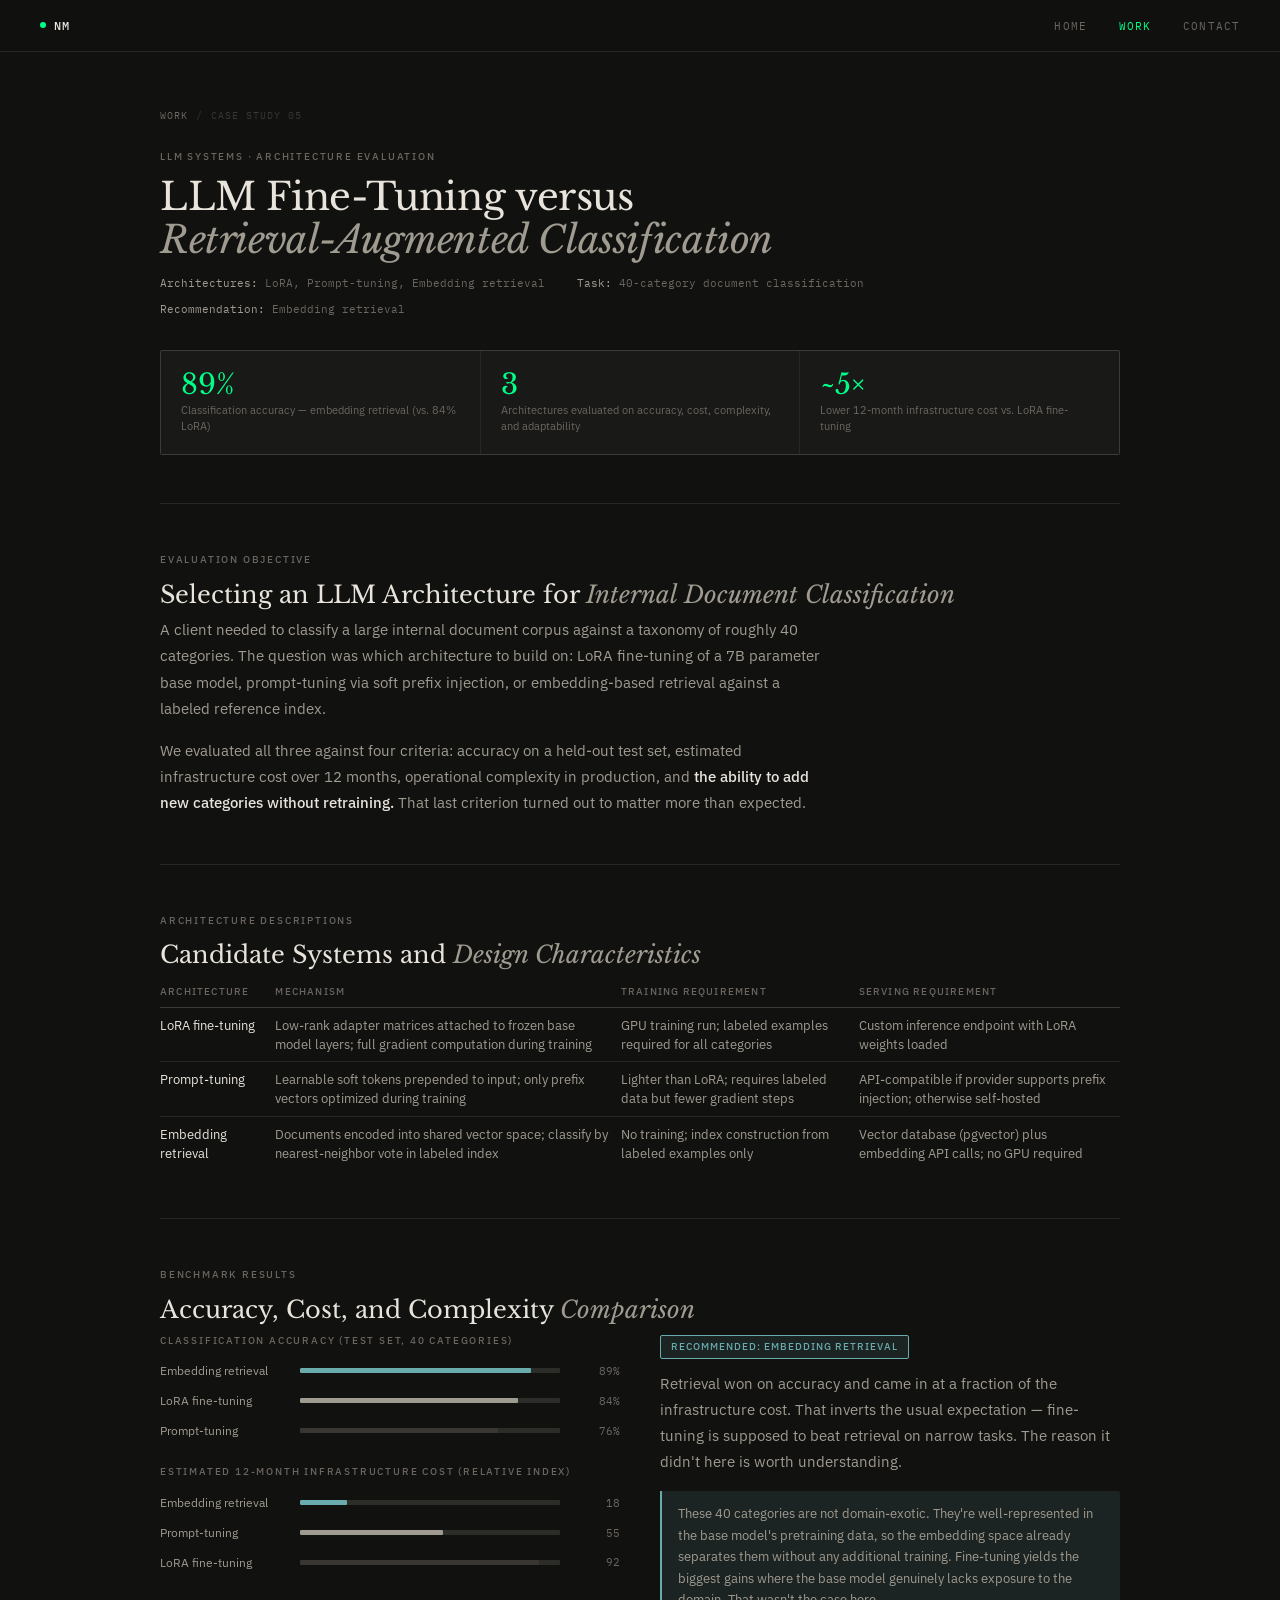
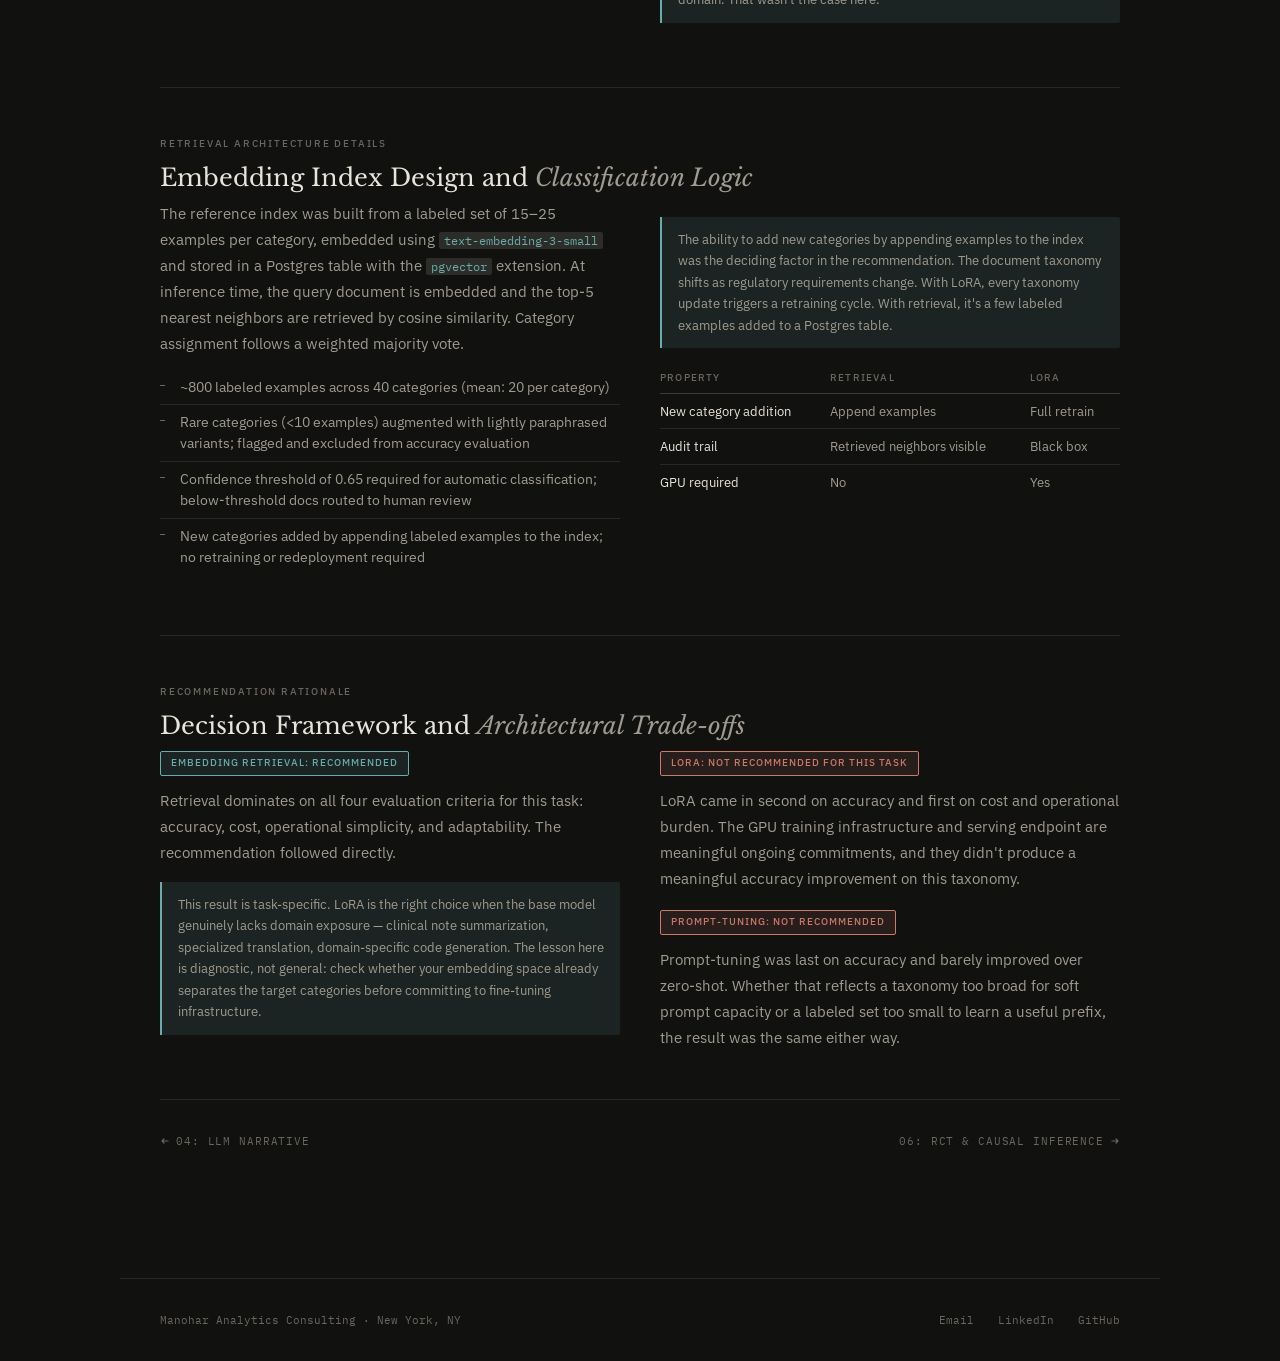
==== cs-arch.html @ 8bdd742b "Add files via upload" ====
<!DOCTYPE html>
<html lang="en">
<head>
<meta charset="UTF-8">
<meta name="viewport" content="width=device-width, initial-scale=1.0">
<title>LLM Architecture Evaluation — Nik Manohar</title>
<link rel="preconnect" href="https://fonts.googleapis.com">
<link href="https://fonts.googleapis.com/css2?family=Libre+Baskerville:ital,wght@0,400;0,700;1,400&family=IBM+Plex+Sans:wght@300;400;500&family=IBM+Plex+Mono:wght@400;500&display=swap" rel="stylesheet">
<link rel="stylesheet" href="style.css">
<style>
.cs-hero{padding:3.5rem 0 3rem;border-bottom:0.5px solid var(--rule);}
.cs-breadcrumb{display:flex;align-items:center;gap:0.5rem;font-family:'IBM Plex Mono',monospace;font-size:10px;letter-spacing:0.10em;text-transform:uppercase;color:var(--ink-dim);margin-bottom:1.5rem;}
.cs-breadcrumb a{color:var(--ink-dim);text-decoration:none;transition:color 0.15s;}
.cs-breadcrumb a:hover{color:var(--accent);}
.cs-breadcrumb span{color:var(--ink-faint);}
.cs-hero h1{font-size:clamp(24px,3.5vw,38px);margin-bottom:0.75rem;line-height:1.15;}
.cs-meta{display:flex;flex-wrap:wrap;gap:0.5rem 2rem;margin-bottom:2rem;}
.cs-meta-item{font-family:'IBM Plex Mono',monospace;font-size:11px;color:var(--ink-dim);}
.cs-meta-item strong{color:var(--ink-mid);font-weight:400;}
.cs-outcomes{display:grid;grid-template-columns:repeat(3,1fr);gap:1px;background:var(--rule);border:0.5px solid var(--rule);border-radius:2px;overflow:hidden;}
@media(max-width:600px){.cs-outcomes{grid-template-columns:1fr 1fr;}}
.outcome-cell{background:var(--paper-2);padding:1.25rem;}
.outcome-num{font-family:'Libre Baskerville',serif;font-size:28px;line-height:1;color:var(--accent);margin-bottom:4px;}
.outcome-label{font-size:11px;color:var(--ink-dim);line-height:1.4;}
.cs-section{margin:3rem 0;}
.cs-section h2{font-size:clamp(18px,2.5vw,24px);margin-bottom:0.5rem;}
.section-label{font-size:10px;font-weight:500;letter-spacing:0.18em;text-transform:uppercase;color:var(--ink-dim);margin-bottom:0.75rem;}
.cs-body-text{font-size:14.5px;color:var(--ink-mid);line-height:1.80;max-width:74ch;}
.cs-body-text+.cs-body-text{margin-top:1rem;}
.cs-body-text strong{color:var(--ink);font-weight:500;}
.cs-divider{border:none;border-top:0.5px solid var(--rule);margin:2.5rem 0;}
.cs-nav-footer{display:flex;justify-content:space-between;align-items:center;padding:2rem 0;border-top:0.5px solid var(--rule);margin-top:2rem;}
.cs-nav-link{font-family:'IBM Plex Mono',monospace;font-size:11px;letter-spacing:0.08em;text-transform:uppercase;color:var(--ink-dim);text-decoration:none;display:flex;align-items:center;gap:6px;transition:color 0.15s;}
.cs-nav-link:hover{color:var(--accent);}
</style>
</head>
<body>
<nav class="site-nav">
  <a class="nav-logo" href="index.html"><span class="dot"></span>NM</a>
  <ul class="nav-links">
    <li><a href="index.html">Home</a></li>
    <li><a href="work.html" class="active">Work</a></li>
    <li><a href="mailto:nikhilmanohar94@gmail.com">Contact</a></li>
  </ul>
</nav>
<div class="page-wrap">

  <div class="cs-hero fade-up">
    <div class="cs-breadcrumb"><a href="work.html">Work</a><span>/</span><span>Case Study 05</span></div>
    <div class="label" style="margin-bottom:0.6rem">LLM Systems · Architecture Evaluation</div>
    <h1>LLM Fine-Tuning versus<br><em>Retrieval-Augmented Classification</em></h1>
    <div class="cs-meta">
      <div class="cs-meta-item"><strong>Architectures:</strong> LoRA, Prompt-tuning, Embedding retrieval</div>
      <div class="cs-meta-item"><strong>Task:</strong> 40-category document classification</div>
      <div class="cs-meta-item"><strong>Recommendation:</strong> Embedding retrieval</div>
    </div>
    <div class="cs-outcomes">
      <div class="outcome-cell"><div class="outcome-num">89%</div><div class="outcome-label">Classification accuracy — embedding retrieval (vs. 84% LoRA)</div></div>
      <div class="outcome-cell"><div class="outcome-num">3</div><div class="outcome-label">Architectures evaluated on accuracy, cost, complexity, and adaptability</div></div>
      <div class="outcome-cell"><div class="outcome-num">~5×</div><div class="outcome-label">Lower 12-month infrastructure cost vs. LoRA fine-tuning</div></div>
    </div>
  </div>

  <div class="cs-section fade-up">
    <div class="section-label">Evaluation Objective</div>
    <h2>Selecting an LLM Architecture for <em>Internal Document Classification</em></h2>
    <p class="cs-body-text">A client needed to classify a large internal document corpus against a taxonomy of roughly 40 categories. The question was which architecture to build on: LoRA fine-tuning of a 7B parameter base model, prompt-tuning via soft prefix injection, or embedding-based retrieval against a labeled reference index.</p>
    <p class="cs-body-text">We evaluated all three against four criteria: accuracy on a held-out test set, estimated infrastructure cost over 12 months, operational complexity in production, and <strong>the ability to add new categories without retraining.</strong> That last criterion turned out to matter more than expected.</p>
  </div>

  <hr class="cs-divider">

  <div class="cs-section fade-up">
    <div class="section-label">Architecture Descriptions</div>
    <h2>Candidate Systems and <em>Design Characteristics</em></h2>
    <table class="dtable">
      <thead><tr><th>Architecture</th><th>Mechanism</th><th>Training requirement</th><th>Serving requirement</th></tr></thead>
      <tbody>
        <tr><td>LoRA fine-tuning</td><td>Low-rank adapter matrices attached to frozen base model layers; full gradient computation during training</td><td>GPU training run; labeled examples required for all categories</td><td>Custom inference endpoint with LoRA weights loaded</td></tr>
        <tr><td>Prompt-tuning</td><td>Learnable soft tokens prepended to input; only prefix vectors optimized during training</td><td>Lighter than LoRA; requires labeled data but fewer gradient steps</td><td>API-compatible if provider supports prefix injection; otherwise self-hosted</td></tr>
        <tr><td>Embedding retrieval</td><td>Documents encoded into shared vector space; classify by nearest-neighbor vote in labeled index</td><td>No training; index construction from labeled examples only</td><td>Vector database (pgvector) plus embedding API calls; no GPU required</td></tr>
      </tbody>
    </table>
  </div>

  <hr class="cs-divider">

  <div class="cs-section fade-up">
    <div class="section-label">Benchmark Results</div>
    <h2>Accuracy, Cost, and Complexity <em>Comparison</em></h2>
    <div class="two-col">
      <div>
        <div class="section-label" style="margin-bottom:0.75rem">Classification accuracy (test set, 40 categories)</div>
        <div class="bar-chart" style="margin-bottom:1.5rem">
          <div class="bar-row"><div class="bar-label">Embedding retrieval</div><div class="bar-track"><div class="bar-fill teal" style="width:89%"></div></div><div class="bar-val">89%</div></div>
          <div class="bar-row"><div class="bar-label">LoRA fine-tuning</div><div class="bar-track"><div class="bar-fill" style="width:84%;background:var(--ink-mid)"></div></div><div class="bar-val">84%</div></div>
          <div class="bar-row"><div class="bar-label">Prompt-tuning</div><div class="bar-track"><div class="bar-fill" style="width:76%"></div></div><div class="bar-val">76%</div></div>
        </div>
        <div class="section-label" style="margin-bottom:0.75rem">Estimated 12-month infrastructure cost (relative index)</div>
        <div class="bar-chart">
          <div class="bar-row"><div class="bar-label">Embedding retrieval</div><div class="bar-track"><div class="bar-fill teal" style="width:18%"></div></div><div class="bar-val">18</div></div>
          <div class="bar-row"><div class="bar-label">Prompt-tuning</div><div class="bar-track"><div class="bar-fill" style="width:55%;background:var(--ink-mid)"></div></div><div class="bar-val">55</div></div>
          <div class="bar-row"><div class="bar-label">LoRA fine-tuning</div><div class="bar-track"><div class="bar-fill" style="width:92%"></div></div><div class="bar-val">92</div></div>
        </div>
      </div>
      <div>
        <div class="verdict rec">Recommended: embedding retrieval</div>
        <p class="cs-body-text">Retrieval won on accuracy and came in at a fraction of the infrastructure cost. That inverts the usual expectation — fine-tuning is supposed to beat retrieval on narrow tasks. The reason it didn't here is worth understanding.</p>
        <div class="callout teal" style="margin-top:1rem">These 40 categories are not domain-exotic. They're well-represented in the base model's pretraining data, so the embedding space already separates them without any additional training. Fine-tuning yields the biggest gains where the base model genuinely lacks exposure to the domain. That wasn't the case here.</div>
      </div>
    </div>
  </div>

  <hr class="cs-divider">

  <div class="cs-section fade-up">
    <div class="section-label">Retrieval Architecture Details</div>
    <h2>Embedding Index Design and <em>Classification Logic</em></h2>
    <div class="two-col">
      <div>
        <p class="cs-body-text">The reference index was built from a labeled set of 15–25 examples per category, embedded using <code>text-embedding-3-small</code> and stored in a Postgres table with the <code>pgvector</code> extension. At inference time, the query document is embedded and the top-5 nearest neighbors are retrieved by cosine similarity. Category assignment follows a weighted majority vote.</p>
        <ul class="blist" style="margin-top:0.75rem">
          <li>~800 labeled examples across 40 categories (mean: 20 per category)</li>
          <li>Rare categories (&lt;10 examples) augmented with lightly paraphrased variants; flagged and excluded from accuracy evaluation</li>
          <li>Confidence threshold of 0.65 required for automatic classification; below-threshold docs routed to human review</li>
          <li>New categories added by appending labeled examples to the index; no retraining or redeployment required</li>
        </ul>
      </div>
      <div>
        <div class="callout teal" style="margin-bottom:1rem">The ability to add new categories by appending examples to the index was the deciding factor in the recommendation. The document taxonomy shifts as regulatory requirements change. With LoRA, every taxonomy update triggers a retraining cycle. With retrieval, it's a few labeled examples added to a Postgres table.</div>
        <table class="dtable">
          <thead><tr><th>Property</th><th>Retrieval</th><th>LoRA</th></tr></thead>
          <tbody>
            <tr><td>New category addition</td><td>Append examples</td><td>Full retrain</td></tr>
            <tr><td>Audit trail</td><td>Retrieved neighbors visible</td><td>Black box</td></tr>
            <tr><td>GPU required</td><td>No</td><td>Yes</td></tr>
          </tbody>
        </table>
      </div>
    </div>
  </div>

  <hr class="cs-divider">

  <div class="cs-section fade-up">
    <div class="section-label">Recommendation Rationale</div>
    <h2>Decision Framework and <em>Architectural Trade-offs</em></h2>
    <div class="two-col">
      <div>
        <div class="verdict rec">Embedding retrieval: recommended</div>
        <p class="cs-body-text" style="margin-bottom:1rem">Retrieval dominates on all four evaluation criteria for this task: accuracy, cost, operational simplicity, and adaptability. The recommendation followed directly.</p>
        <div class="callout teal">This result is task-specific. LoRA is the right choice when the base model genuinely lacks domain exposure — clinical note summarization, specialized translation, domain-specific code generation. The lesson here is diagnostic, not general: check whether your embedding space already separates the target categories before committing to fine-tuning infrastructure.</div>
      </div>
      <div>
        <div class="verdict out">LoRA: not recommended for this task</div>
        <p class="cs-body-text" style="margin-bottom:1rem">LoRA came in second on accuracy and first on cost and operational burden. The GPU training infrastructure and serving endpoint are meaningful ongoing commitments, and they didn't produce a meaningful accuracy improvement on this taxonomy.</p>
        <div class="verdict out">Prompt-tuning: not recommended</div>
        <p class="cs-body-text">Prompt-tuning was last on accuracy and barely improved over zero-shot. Whether that reflects a taxonomy too broad for soft prompt capacity or a labeled set too small to learn a useful prefix, the result was the same either way.</p>
      </div>
    </div>
  </div>

  <div class="cs-nav-footer">
    <a href="cs-llm.html" class="cs-nav-link"><svg width="10" height="10" viewBox="0 0 10 10" fill="none"><path d="M8 5H2M4 3l-2 2 2 2" stroke="currentColor" stroke-width="1.2" stroke-linecap="round" stroke-linejoin="round"/></svg>04: LLM Narrative</a>
    <a href="cs-rct.html" class="cs-nav-link">06: RCT &amp; Causal Inference<svg width="10" height="10" viewBox="0 0 10 10" fill="none"><path d="M2 5h6M6 3l2 2-2 2" stroke="currentColor" stroke-width="1.2" stroke-linecap="round" stroke-linejoin="round"/></svg></a>
  </div>
</div>
<footer><div class="site-footer">
  <div class="footer-left">Manohar Analytics Consulting · New York, NY</div>
  <div class="footer-links"><a href="mailto:nikhilmanohar94@gmail.com">Email</a><a href="https://www.linkedin.com/in/nik-manohar/" target="_blank">LinkedIn</a><a href="https://github.com/nikm-ai" target="_blank">GitHub</a></div>
</div></footer>
</body>
</html>
---- style.css ----
@import url('https://fonts.googleapis.com/css2?family=Libre+Baskerville:ital,wght@0,400;0,700;1,400&family=IBM+Plex+Sans:wght@300;400;500&family=IBM+Plex+Mono:wght@400;500&display=swap');

*, *::before, *::after { box-sizing: border-box; margin: 0; padding: 0; }

:root {
  --ink:        #e8e4dc;
  --ink-mid:    #a09b90;
  --ink-dim:    #6b6660;
  --ink-faint:  #3a3733;
  --paper:      #111110;
  --paper-2:    #191917;
  --paper-3:    #222220;
  --paper-4:    #2c2c29;
  --rule:       rgba(232,228,220,0.10);
  --rule-mid:   rgba(232,228,220,0.20);
  --accent:     #00ff88;
  --accent-dim: rgba(0,255,136,0.08);
  --accent-stroke: rgba(0,255,136,0.35);
  --gold:       #c8b97a;
  --gold-dim:   rgba(200,185,122,0.12);
  --red:        #c97a6a;
  --red-dim:    rgba(201,122,106,0.12);
  --teal:       #6aacad;
  --teal-dim:   rgba(106,172,173,0.12);
}

html { background: var(--paper); scroll-behavior: smooth; }

body {
  font-family: 'IBM Plex Sans', sans-serif;
  font-weight: 400;
  font-size: 15px;
  line-height: 1.65;
  color: var(--ink);
  background: var(--paper);
  min-height: 100vh;
}

/* ---- NAV ---- */
.site-nav {
  position: sticky; top: 0; z-index: 100;
  display: flex;
  justify-content: space-between;
  align-items: center;
  padding: 0 2.5rem;
  height: 52px;
  background: rgba(17,17,16,0.92);
  backdrop-filter: blur(12px);
  border-bottom: 0.5px solid var(--rule);
}
.nav-logo {
  font-family: 'IBM Plex Mono', monospace;
  font-size: 12px;
  font-weight: 500;
  letter-spacing: 0.06em;
  color: var(--ink);
  text-decoration: none;
  display: flex;
  align-items: center;
  gap: 8px;
}
.nav-logo .dot {
  width: 6px; height: 6px;
  border-radius: 50%;
  background: var(--accent);
  animation: pulse 2.4s ease-in-out infinite;
}
@keyframes pulse {
  0%,100%{opacity:1;transform:scale(1)} 50%{opacity:0.4;transform:scale(0.75)}
}
.nav-links {
  display: flex; gap: 2rem; list-style: none;
}
.nav-links a {
  font-family: 'IBM Plex Mono', monospace;
  font-size: 11px;
  letter-spacing: 0.10em;
  text-transform: uppercase;
  color: var(--ink-dim);
  text-decoration: none;
  transition: color 0.15s;
}
.nav-links a:hover, .nav-links a.active { color: var(--accent); }

/* ---- LAYOUT ---- */
.page-wrap {
  max-width: 1040px;
  margin: 0 auto;
  padding: 0 2.5rem 6rem;
}

/* ---- TYPE ---- */
.label {
  font-size: 10px;
  font-weight: 500;
  letter-spacing: 0.18em;
  text-transform: uppercase;
  color: var(--ink-dim);
}

h1 {
  font-family: 'Libre Baskerville', serif;
  font-weight: 400;
  line-height: 1.05;
  color: var(--ink);
  letter-spacing: -0.01em;
}
h1 em { font-style: italic; color: var(--ink-mid); }

h2 {
  font-family: 'Libre Baskerville', serif;
  font-weight: 400;
  line-height: 1.2;
  color: var(--ink);
}
h2 em { font-style: italic; color: var(--ink-mid); }

hr.rule {
  border: none;
  border-top: 0.5px solid var(--rule);
  margin: 3rem 0;
}

/* ---- SECTION HEAD ---- */
.section-head {
  display: flex;
  align-items: center;
  gap: 1rem;
  margin-bottom: 2rem;
  padding-top: 3rem;
}
.section-head::after {
  content: '';
  flex: 1;
  height: 0.5px;
  background: var(--rule);
}

/* ---- BUTTONS ---- */
.btn {
  display: inline-flex;
  align-items: center;
  gap: 6px;
  font-family: 'IBM Plex Mono', monospace;
  font-size: 11px;
  font-weight: 500;
  letter-spacing: 0.08em;
  text-transform: uppercase;
  text-decoration: none;
  padding: 8px 18px;
  border: 0.5px solid var(--rule-mid);
  border-radius: 2px;
  color: var(--ink-mid);
  background: transparent;
  cursor: pointer;
  transition: all 0.15s;
}
.btn:hover { border-color: var(--ink-mid); color: var(--ink); background: var(--paper-3); }
.btn.accent { border-color: var(--accent-stroke); color: var(--accent); }
.btn.accent:hover { background: var(--accent-dim); }
.btn svg { width: 10px; height: 10px; flex-shrink: 0; }

/* ---- STAT BOX ---- */
.stat-box {
  border: 0.5px solid var(--rule);
  border-radius: 2px;
  padding: 1rem;
  background: var(--paper-3);
}
.stat-num {
  font-family: 'Libre Baskerville', serif;
  font-size: 30px;
  line-height: 1;
  color: var(--ink);
  margin-bottom: 4px;
}
.stat-num.accent { color: var(--accent); }
.stat-unit {
  font-size: 10px;
  font-weight: 500;
  letter-spacing: 0.09em;
  text-transform: uppercase;
  color: var(--ink-dim);
}
.stat-note {
  font-size: 12px;
  color: var(--ink-dim);
  margin-top: 6px;
  line-height: 1.5;
}

/* ---- CALLOUT ---- */
.callout {
  border-left: 2px solid var(--gold);
  background: var(--gold-dim);
  padding: 0.75rem 1rem;
  border-radius: 0 2px 2px 0;
  font-size: 13px;
  color: var(--ink);
  line-height: 1.65;
  margin: 1rem 0;
}
.callout.accent { border-color: var(--accent); background: var(--accent-dim); }
.callout.red { border-color: var(--red); background: var(--red-dim); color: var(--ink-mid); }
.callout.teal { border-color: var(--teal); background: var(--teal-dim); color: var(--ink-mid); }

/* ---- TABLE ---- */
.dtable { width:100%; border-collapse:collapse; font-size:12.5px; }
.dtable th {
  font-size:10px; font-weight:500; letter-spacing:0.12em; text-transform:uppercase;
  color:var(--ink-dim); text-align:left; padding:6px 12px 6px 0;
  border-bottom:0.5px solid var(--rule-mid);
}
.dtable td {
  padding:8px 12px 8px 0; color:var(--ink-mid);
  border-bottom:0.5px solid var(--rule);
  vertical-align:top; line-height:1.5;
}
.dtable td:first-child { color:var(--ink); }
.dtable tr:last-child td { border-bottom:none; }

/* ---- BAR CHART ---- */
.bar-chart { display:flex; flex-direction:column; gap:10px; }
.bar-row { display:flex; align-items:center; gap:10px; }
.bar-label { font-size:12px; color:var(--ink-mid); min-width:130px; flex-shrink:0; }
.bar-track { flex:1; height:5px; background:var(--paper-4); border-radius:1px; overflow:hidden; }
.bar-fill { height:100%; border-radius:1px; background: var(--ink-faint); }
.bar-fill.accent { background: var(--accent); }
.bar-fill.teal { background: var(--teal); }
.bar-val { font-family:'IBM Plex Mono',monospace; font-size:11px; color:var(--ink-dim); min-width:50px; text-align:right; }

/* ---- BLIST ---- */
.blist { list-style:none; padding:0; margin:0.75rem 0; }
.blist li {
  font-size:13.5px; color:var(--ink-mid);
  padding:7px 0 7px 1.25rem;
  border-bottom:0.5px solid var(--rule);
  position:relative; line-height:1.55;
}
.blist li:last-child { border-bottom:none; }
.blist li::before {
  content:''; position:absolute; left:0; top:15px;
  width:5px; height:1px; background:var(--ink-dim);
}

/* ---- CODE INLINE ---- */
code {
  font-family:'IBM Plex Mono',monospace; font-size:12px;
  background:var(--paper-4); padding:1px 5px; border-radius:2px; color:var(--teal);
}

/* ---- VERDICT ---- */
.verdict {
  display:inline-block; font-size:10px; font-weight:500;
  letter-spacing:0.10em; text-transform:uppercase;
  padding:3px 10px; border-radius:2px; margin-bottom:0.75rem;
}
.verdict.rec { background:var(--teal-dim); color:var(--teal); border:0.5px solid var(--teal); }
.verdict.out { background:var(--red-dim); color:var(--red); border:0.5px solid var(--red); }
.verdict.neu { background:var(--gold-dim); color:var(--gold); border:0.5px solid var(--gold); }

/* ---- FOOTNOTE ---- */
.footnote {
  font-size:11.5px; color:var(--ink-dim);
  border-top:0.5px solid var(--rule);
  padding-top:0.75rem; margin-top:1.25rem;
  font-style:italic; line-height:1.6;
}

/* ---- TWO / THREE COL ---- */
.two-col { display:grid; grid-template-columns:1fr 1fr; gap:2.5rem; }
.three-col { display:grid; grid-template-columns:repeat(3,1fr); gap:1rem; }
@media(max-width:640px){
  .two-col{grid-template-columns:1fr;}
  .three-col{grid-template-columns:1fr 1fr;}
}

/* ---- PIPELINE ---- */
.pipeline {
  display:grid; grid-template-columns:repeat(5,1fr);
  gap:1px; background:var(--rule);
  border:0.5px solid var(--rule); border-radius:2px; overflow:hidden; margin:1rem 0;
}
.pl-node { background:var(--paper-3); padding:0.75rem; text-align:center; }
.pl-name { font-size:11px; font-weight:500; color:var(--ink); letter-spacing:0.04em; }
.pl-sub { font-size:10px; color:var(--ink-dim); margin-top:2px; }
.pl-node.active .pl-name { color:var(--accent); }

/* ---- FOOTER ---- */
.site-footer {
  border-top:0.5px solid var(--rule);
  padding:2rem 2.5rem;
  display:flex;
  justify-content:space-between;
  align-items:center;
  max-width:1040px;
  margin:0 auto;
}
.footer-left { font-family:'IBM Plex Mono',monospace; font-size:11px; color:var(--ink-dim); }
.footer-links { display:flex; gap:1.5rem; }
.footer-links a {
  font-family:'IBM Plex Mono',monospace; font-size:11px;
  color:var(--ink-dim); text-decoration:none;
  transition:color 0.15s;
}
.footer-links a:hover { color:var(--accent); }

/* ---- FADE IN ---- */
@keyframes fadeUp {
  from { opacity:0; transform:translateY(16px); }
  to { opacity:1; transform:translateY(0); }
}
.fade-up { animation: fadeUp 0.5s ease both; }
.fade-up-1 { animation-delay: 0.05s; }
.fade-up-2 { animation-delay: 0.12s; }
.fade-up-3 { animation-delay: 0.20s; }
.fade-up-4 { animation-delay: 0.28s; }
.fade-up-5 { animation-delay: 0.36s; }
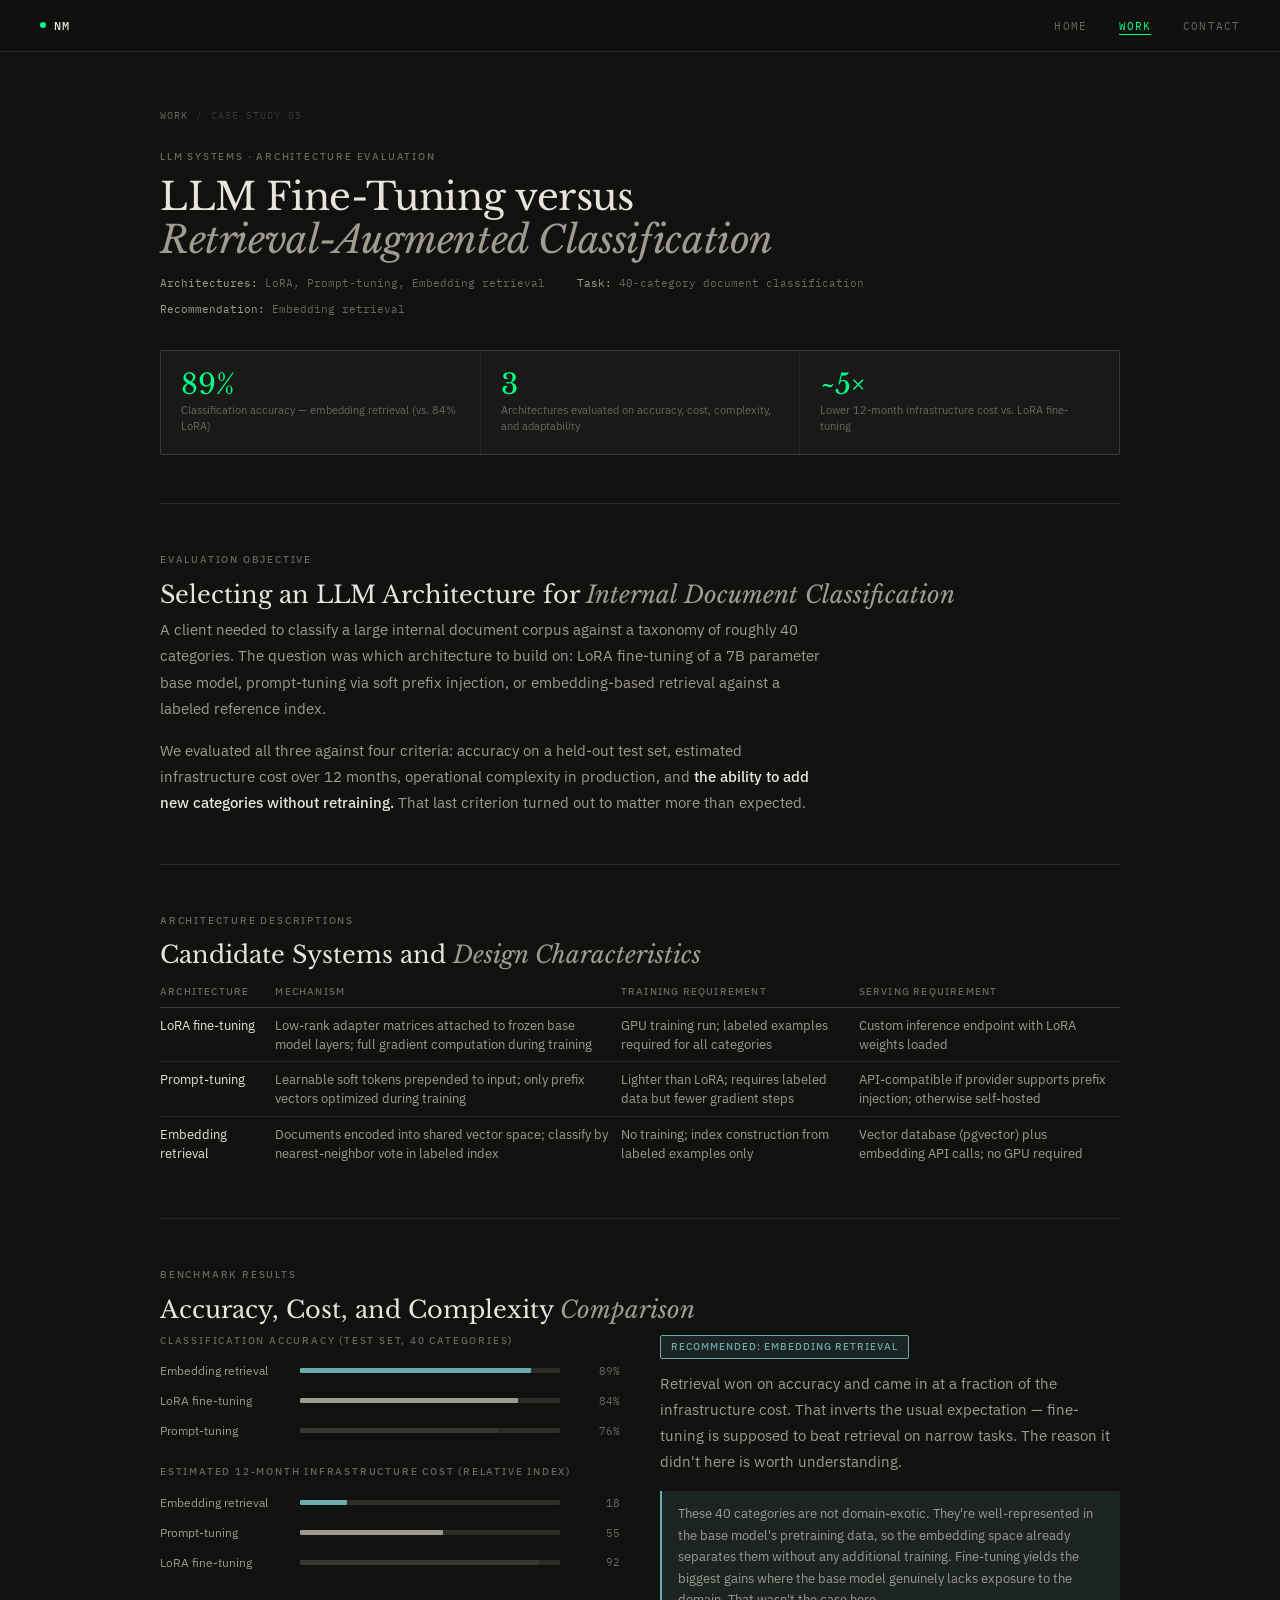
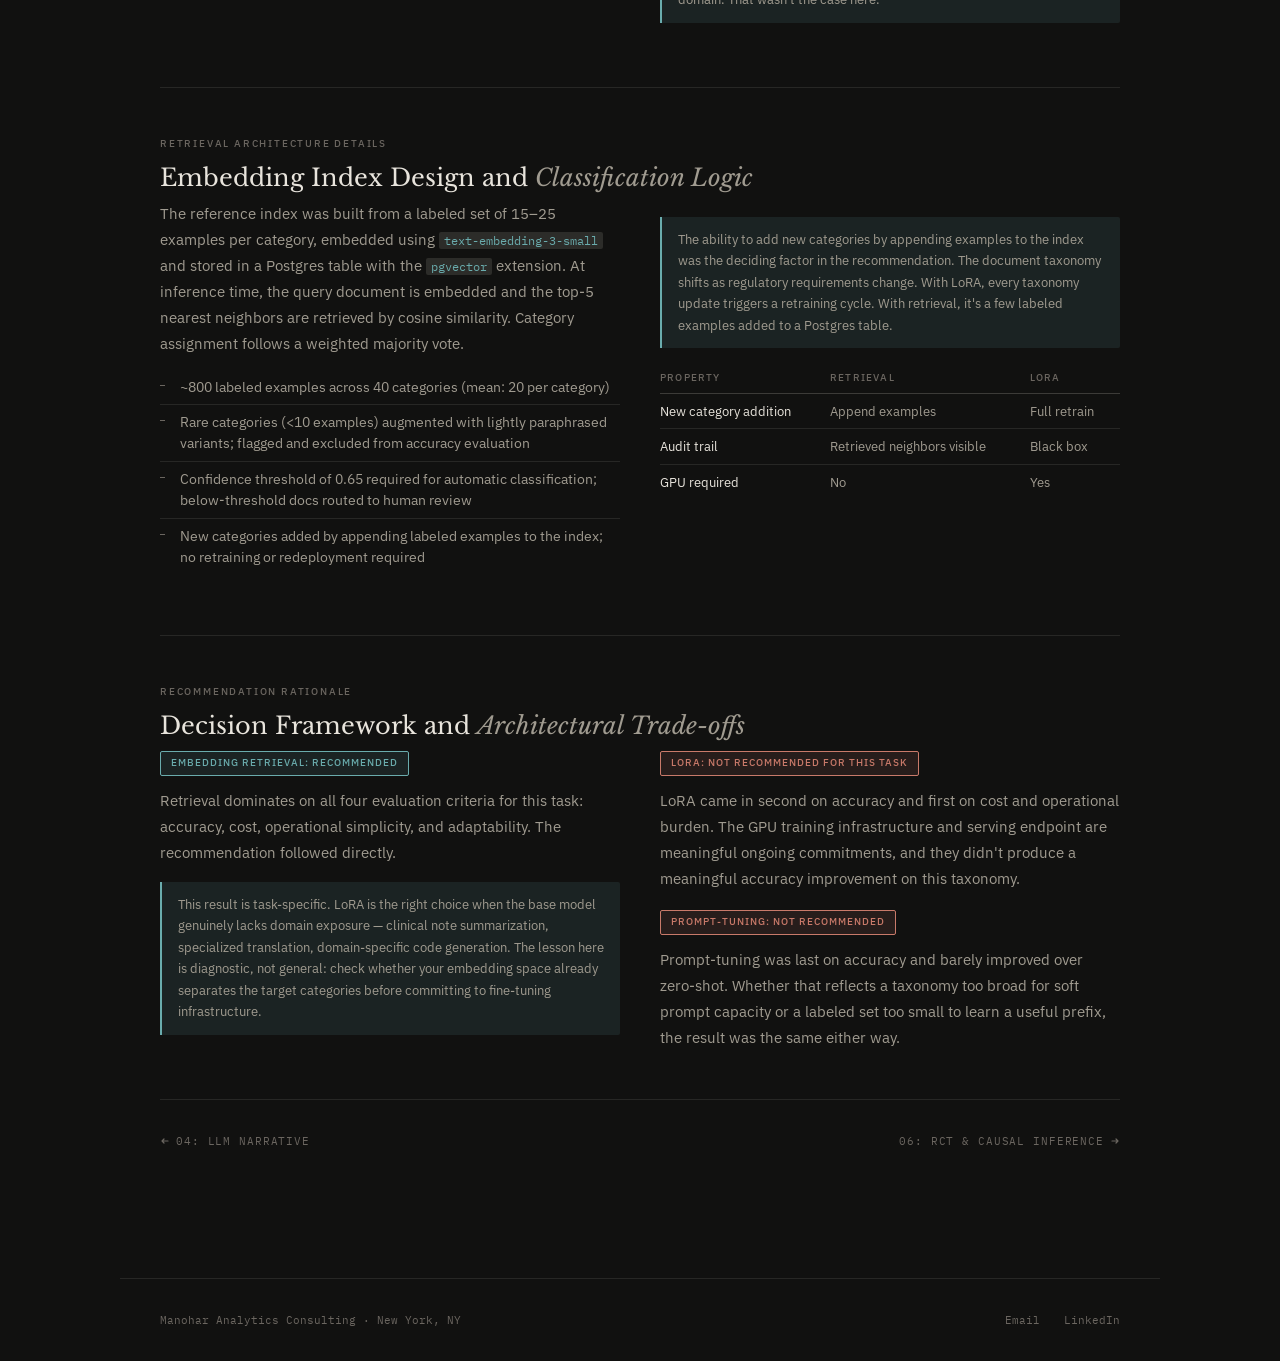
==== commit 6639f76c: "Add files via upload" ====
--- a/cs-arch.html
+++ b/cs-arch.html
@@ -40,7 +40,7 @@
   <ul class="nav-links">
     <li><a href="index.html">Home</a></li>
     <li><a href="work.html" class="active">Work</a></li>
-    <li><a href="mailto:nikhilmanohar94@gmail.com">Contact</a></li>
+    <li><a href="/cdn-cgi/l/email-protection#80eee9ebe8e9ecede1eeefe8e1f2b9b4c0e7ede1e9ecaee3efed">Contact</a></li>
   </ul>
 </nav>
 <div class="page-wrap">
@@ -167,7 +167,4 @@
 </div>
 <footer><div class="site-footer">
   <div class="footer-left">Manohar Analytics Consulting · New York, NY</div>
-  <div class="footer-links"><a href="mailto:nikhilmanohar94@gmail.com">Email</a><a href="https://www.linkedin.com/in/nik-manohar/" target="_blank">LinkedIn</a><a href="https://github.com/nikm-ai" target="_blank">GitHub</a></div>
-</div></footer>
-</body>
-</html>
+  <div class="footer-links"><a href="/cdn-cgi/l/email-protection#c8a6a1a3a0a1a4a5a9a6a7a0a9baf1fc88afa5a9a1a4e6aba7a5">Email</a><a href="https://www.linkedin.com/in/nik-manohar/" target="_blank">LinkedIn</a><a hre
--- a/style.css
+++ b/style.css
@@ -316,3 +316,177 @@
 .fade-up-3 { animation-delay: 0.20s; }
 .fade-up-4 { animation-delay: 0.28s; }
 .fade-up-5 { animation-delay: 0.36s; }
+
+/* ---- CURSOR GLOW ---- */
+.cursor-glow {
+  pointer-events: none;
+  position: fixed;
+  width: 320px; height: 320px;
+  border-radius: 50%;
+  background: radial-gradient(circle, rgba(0,255,136,0.06) 0%, transparent 70%);
+  transform: translate(-50%, -50%);
+  transition: opacity 0.3s ease;
+  z-index: 9999;
+  opacity: 0;
+}
+
+/* ---- ENHANCED CARD HOVER ---- */
+.app-card {
+  transition: background 0.2s, transform 0.2s, box-shadow 0.2s !important;
+}
+.app-card:hover {
+  transform: translateY(-2px);
+  box-shadow: 0 8px 32px rgba(0,255,136,0.06);
+}
+
+.stat-cell {
+  transition: background 0.2s;
+  cursor: default;
+}
+.stat-cell:hover {
+  background: var(--paper-3);
+}
+.stat-cell:hover .stat-cell-num { color: var(--accent); }
+.stat-cell:hover .stat-cell-num .accent { color: var(--ink); }
+
+.work-card {
+  transition: background 0.2s, transform 0.15s !important;
+}
+.work-card:hover {
+  transform: translateX(3px);
+}
+
+.exp-card {
+  transition: background 0.2s;
+}
+.exp-card:hover {
+  background: var(--paper-3);
+}
+.exp-card:hover .exp-org { color: var(--accent); }
+
+/* ---- NAV LINK UNDERLINE DRAW ---- */
+.nav-links a {
+  position: relative;
+}
+.nav-links a::after {
+  content: '';
+  position: absolute;
+  bottom: -2px; left: 0;
+  width: 100%; height: 1px;
+  background: var(--accent);
+  transform: scaleX(0);
+  transform-origin: left;
+  transition: transform 0.2s ease;
+}
+.nav-links a:hover::after,
+.nav-links a.active::after {
+  transform: scaleX(1);
+}
+
+/* ---- HERO LINK HOVER ---- */
+.hero-link {
+  transition: color 0.15s, letter-spacing 0.15s !important;
+}
+.hero-link:hover {
+  letter-spacing: 0.06em;
+}
+
+/* ---- STAT COUNTER ANIMATION ---- */
+@keyframes countUp {
+  from { opacity: 0; transform: translateY(8px); }
+  to { opacity: 1; transform: translateY(0); }
+}
+.stat-cell-num.counting {
+  animation: countUp 0.4s ease both;
+}
+
+/* ---- TAG HOVER ---- */
+.tag, .cs-tag {
+  transition: background 0.15s, border-color 0.15s, color 0.15s;
+}
+.tag:hover, .cs-tag:hover {
+  background: var(--paper-3);
+  border-color: var(--accent-stroke);
+  color: var(--ink);
+}
+
+/* ---- CS ROW ENHANCED ---- */
+.cs-row {
+  transition: background 0.15s, padding-left 0.15s;
+}
+.cs-row:hover {
+  padding-left: 6px;
+}
+
+/* ---- FOOTER LINK UNDERLINE ---- */
+.footer-links a {
+  position: relative;
+}
+.footer-links a::after {
+  content: '';
+  position: absolute;
+  bottom: -2px; left: 0;
+  width: 100%; height: 1px;
+  background: var(--accent);
+  transform: scaleX(0);
+  transform-origin: left;
+  transition: transform 0.18s ease;
+}
+.footer-links a:hover::after {
+  transform: scaleX(1);
+}
+
+/* ---- SECTION HEAD LABEL HOVER ---- */
+.section-head:hover .label {
+  color: var(--accent);
+  transition: color 0.15s;
+}
+
+/* ---- OUTCOME CELL HOVER (case studies) ---- */
+.outcome-cell {
+  transition: background 0.15s;
+}
+.outcome-cell:hover {
+  background: var(--paper-3);
+}
+.outcome-cell:hover .outcome-num {
+  text-shadow: 0 0 20px rgba(0,255,136,0.3);
+}
+
+/* ---- THINKING SECTION ---- */
+.thinking-section {
+  margin: 0;
+  padding: 2.5rem 0;
+  border-top: 0.5px solid var(--rule);
+}
+.thinking-items {
+  display: flex;
+  flex-direction: column;
+  gap: 0;
+}
+.thinking-item {
+  display: flex;
+  align-items: baseline;
+  gap: 1rem;
+  padding: 0.85rem 0;
+  border-bottom: 0.5px solid var(--rule);
+  transition: padding-left 0.15s;
+}
+.thinking-item:last-child { border-bottom: none; }
+.thinking-item:hover { padding-left: 6px; }
+.thinking-item:hover .thinking-label { color: var(--accent); }
+.thinking-label {
+  font-family: 'IBM Plex Mono', monospace;
+  font-size: 10px;
+  letter-spacing: 0.10em;
+  text-transform: uppercase;
+  color: var(--ink-dim);
+  min-width: 80px;
+  flex-shrink: 0;
+  transition: color 0.15s;
+}
+.thinking-text {
+  font-size: 13.5px;
+  color: var(--ink-mid);
+  line-height: 1.55;
+}
